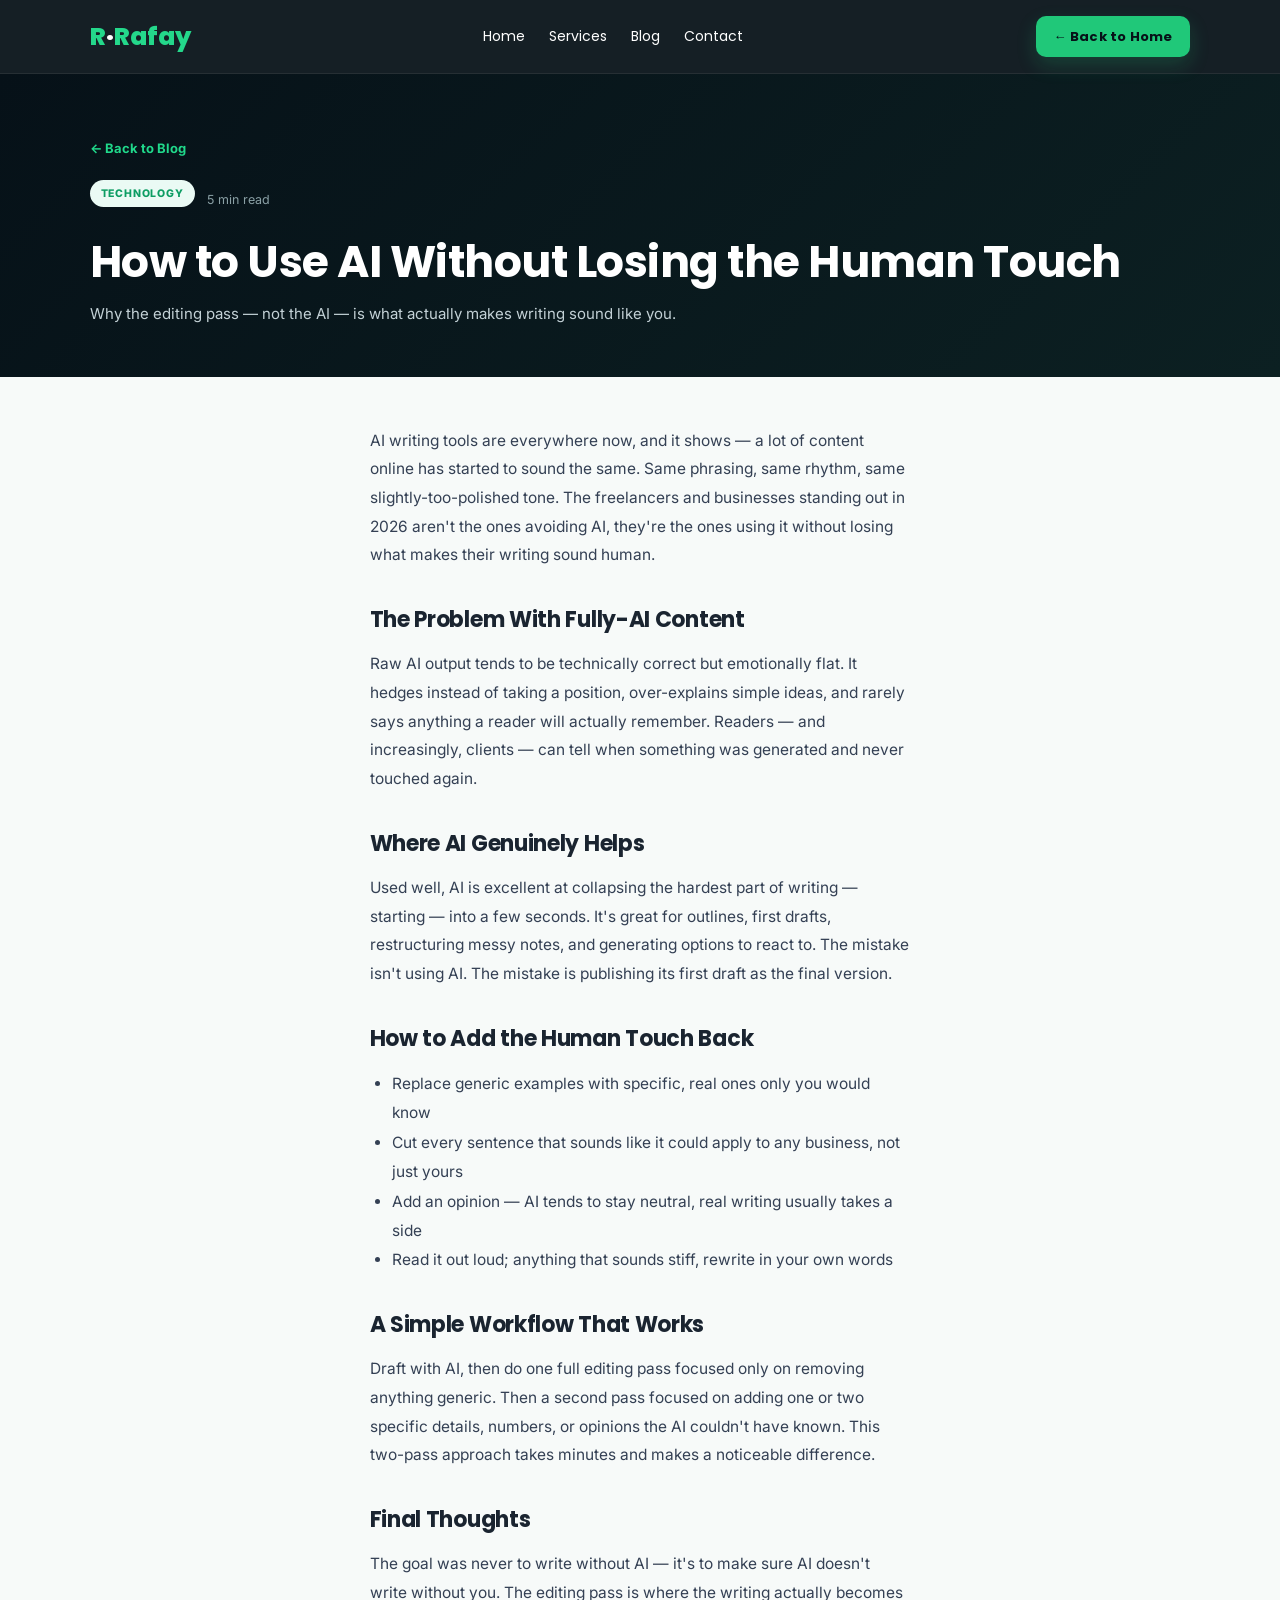
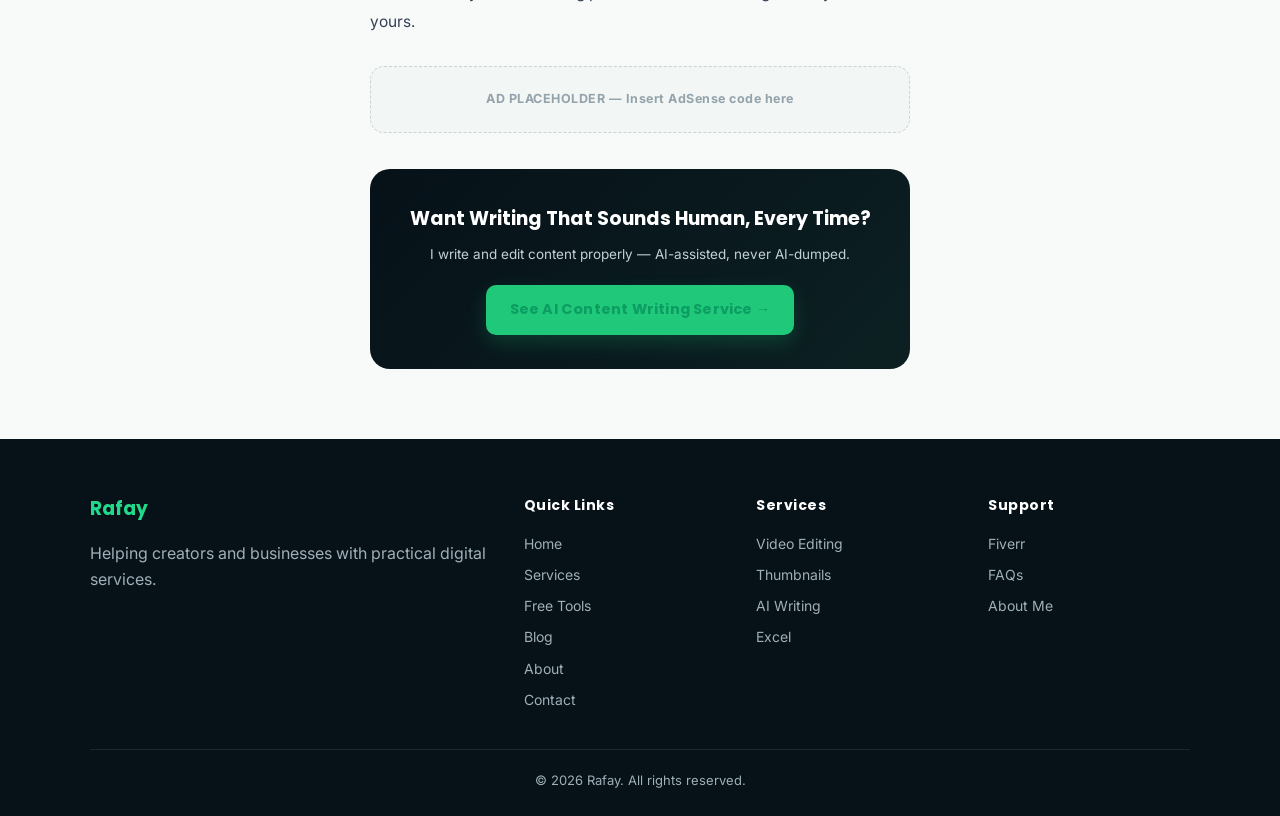
==== blog-ai-human-touch.html @ 6aed8d59 "Create blog-ai-human-touch.html" ====
<!DOCTYPE html>
<html lang="en">
<head>
<title>How to Use AI Without Losing the Human Touch | Rafay Digital Services</title>
<link rel="icon" type="image/png" href="https://i.postimg.cc/XJFWfyG2/logo.png">
<link rel="apple-touch-icon" href="https://i.postimg.cc/XJFWfyG2/logo.png">
<meta property="og:title" content="How to Use AI Without Losing the Human Touch">
<meta property="og:description" content="A practical approach to using AI writing tools without your content sounding generic, robotic, or forgettable.">
<meta property="og:image" content="https://i.postimg.cc/XJFWfyG2/logo.png">
<meta property="og:url" content="https://rafay-website.therafay804.workers.dev/blog-ai-human-touch.html">
<meta name="description" content="A practical approach to using AI writing tools without your content sounding generic, robotic, or forgettable.">
<meta charset="UTF-8">
<meta name="viewport" content="width=device-width, initial-scale=1.0">
<link rel="stylesheet" href="style.css">
<link rel="preconnect" href="https://fonts.googleapis.com">
<link rel="preconnect" href="https://fonts.gstatic.com" crossorigin>
<link href="https://fonts.googleapis.com/css2?family=Inter:wght@400;500;600;700&family=Poppins:wght@500;600;700;800&display=swap" rel="stylesheet">
</head>
<body>
<nav>
  <a href="index.html" class="logo" style="text-decoration:none">R<span>·</span>Rafay</a>
  <div class="navlinks">
    <a href="index.html#home">Home</a><a href="index.html#services">Services</a><a href="index.html#blog">Blog</a><a href="index.html#contact">Contact</a>
  </div>
  <div class="nav-right">
    <a href="index.html" class="btn" style="padding:10px 18px;font-size:13px">← Back to Home</a>
  </div>
</nav>

<header class="article-header">
  <a href="index.html#blog" class="article-back">← Back to Blog</a>
  <div class="article-meta-row"><span class="blog-tag">TECHNOLOGY</span><span style="color:#8aa0a5;font-size:12.5px">5 min read</span></div>
  <h1>How to Use AI Without Losing the Human Touch</h1>
  <p class="article-sub">Why the editing pass — not the AI — is what actually makes writing sound like you.</p>
</header>

<div class="article-body-wrap">

  <p>AI writing tools are everywhere now, and it shows — a lot of content online has started to sound the same. Same phrasing, same rhythm, same slightly-too-polished tone. The freelancers and businesses standing out in 2026 aren't the ones avoiding AI, they're the ones using it without losing what makes their writing sound human.</p>

  <h2>The Problem With Fully-AI Content</h2>
  <p>Raw AI output tends to be technically correct but emotionally flat. It hedges instead of taking a position, over-explains simple ideas, and rarely says anything a reader will actually remember. Readers — and increasingly, clients — can tell when something was generated and never touched again.</p>

  <h2>Where AI Genuinely Helps</h2>
  <p>Used well, AI is excellent at collapsing the hardest part of writing — starting — into a few seconds. It's great for outlines, first drafts, restructuring messy notes, and generating options to react to. The mistake isn't using AI. The mistake is publishing its first draft as the final version.</p>

  <h2>How to Add the Human Touch Back</h2>
  <ul>
    <li>Replace generic examples with specific, real ones only you would know</li>
    <li>Cut every sentence that sounds like it could apply to any business, not just yours</li>
    <li>Add an opinion — AI tends to stay neutral, real writing usually takes a side</li>
    <li>Read it out loud; anything that sounds stiff, rewrite in your own words</li>
  </ul>

  <h2>A Simple Workflow That Works</h2>
  <p>Draft with AI, then do one full editing pass focused only on removing anything generic. Then a second pass focused on adding one or two specific details, numbers, or opinions the AI couldn't have known. This two-pass approach takes minutes and makes a noticeable difference.</p>

  <h2>Final Thoughts</h2>
  <p>The goal was never to write without AI — it's to make sure AI doesn't write without you. The editing pass is where the writing actually becomes yours.</p>


  <div class="ad-placeholder">AD PLACEHOLDER — Insert AdSense code here</div>

  <div class="article-cta">
    <h3>Want Writing That Sounds Human, Every Time?</h3>
    <p>I write and edit content properly — AI-assisted, never AI-dumped.</p>
    <a class="btn" href="index.html#services">See AI Content Writing Service →</a>
  </div>
</div>

<footer>
  <div><h3 class="green">Rafay</h3><p>Helping creators and businesses with practical digital services.</p></div>
  <div><h4>Quick Links</h4><a href="index.html#home">Home</a><a href="index.html#services">Services</a><a href="index.html#tools">Free Tools</a><a href="index.html#blog">Blog</a><a href="index.html#about">About</a><a href="index.html#contact">Contact</a></div>
  <div><h4>Services</h4><a href="index.html#services">Video Editing</a><a href="index.html#services">Thumbnails</a><a href="index.html#services">AI Writing</a><a href="index.html#services">Excel</a></div>
  <div><h4>Support</h4><a href="index.html#contact">Fiverr</a><a href="index.html#services">FAQs</a><a href="index.html#about">About Me</a></div>
  <div class="copy">© 2026 Rafay. All rights reserved.</div>
</footer>
</body>
</html>
---- style.css ----
*{box-sizing:border-box;margin:0;padding:0}
html{scroll-behavior:smooth}
body{font-family:'Inter',Arial,Helvetica,sans-serif;background:#f7faf9;color:#1a2430;line-height:1.65;-webkit-font-smoothing:antialiased}
h1,h2,h3,h4,.logo,.btn,.navlinks a,.nav-search input,.details-btn{font-family:'Poppins',sans-serif}
a:focus-visible,button:focus-visible,input:focus-visible{outline:2px solid #20d98b;outline-offset:2px}
a{text-decoration:none;color:inherit}
nav{position:sticky;top:0;z-index:50;background:rgba(7,17,24,.94);backdrop-filter:blur(10px);color:white;padding:16px 7%;display:flex;align-items:center;justify-content:space-between;border-bottom:1px solid #ffffff12}
.logo{font-size:25px;font-weight:800;color:#24d88b}.logo span{color:white}
.navlinks{display:flex;gap:24px;font-size:14px}
.navlinks a:hover{color:#24d88b}
.btn{display:inline-block;background:#20c879;color:#071118;padding:13px 24px;border-radius:10px;font-weight:700;font-size:14.5px;letter-spacing:.2px;border:0;cursor:pointer;box-shadow:0 8px 20px #20c87933;transition:.25s}
.btn:hover{transform:translateY(-2px);filter:brightness(1.05);box-shadow:0 12px 26px #20c87944}
.hero{background:linear-gradient(135deg,#061118,#0c2022);color:white;padding:90px 7%;display:grid;grid-template-columns:1.1fr .9fr;gap:50px;align-items:center}
.badge{display:inline-block;border:1px solid #20c879;color:#20c879;border-radius:30px;padding:7px 16px;font-size:12.5px;font-weight:600;letter-spacing:1.5px;margin-bottom:22px}
.hero-logo{width:58px;height:58px;border-radius:16px;margin-bottom:20px;box-shadow:0 10px 26px #0008;display:block}
h1{font-size:clamp(42px,6vw,72px);line-height:1.08;margin-bottom:20px;letter-spacing:-1px}
.green{color:#20d98b}
.hero p{font-size:15.5px;color:#c3d1d6;max-width:600px;margin-bottom:24px;font-weight:400;line-height:1.6}
.hero-card{border-radius:20px;overflow:hidden;box-shadow:0 25px 80px #0007;line-height:0}
.hero-mockup-img{width:100%;display:block;border-radius:20px}
.hero-highlight{display:none}
.hero-highlight-item{display:none}
.hero-highlight-item:hover{background:#ffffff16;transform:translateX(4px)}
.hh-icon{font-size:20px;width:42px;height:42px;border-radius:12px;background:#ffffff14;display:flex;align-items:center;justify-content:center;flex-shrink:0}
.hero-highlight-item strong{display:block;color:white;font-size:14.5px;font-family:'Poppins',sans-serif;margin-bottom:2px}
.hero-highlight-item small{color:#9fb0b6;font-size:12px}
.avatar{border-radius:50%;background:linear-gradient(145deg,#20d98b,#0b5f4b);display:flex;align-items:center;justify-content:center;font-weight:900;color:white;border:6px solid #ffffff22}
section{padding:60px 7%}
.section-title{text-align:center;margin-bottom:36px}
.section-title small{color:#12a96b;font-weight:700;letter-spacing:2.2px;font-size:11.5px}
.section-title h2{font-size:27px;margin-top:8px;font-weight:700;letter-spacing:-.4px}
.grid{display:grid;grid-template-columns:repeat(5,1fr);gap:18px}
.card{background:white;border:1px solid #e3ebe7;border-radius:16px;padding:20px 18px;box-shadow:0 4px 16px #0a2b2008;transition:.25s}
.card:hover{transform:translateY(-6px);box-shadow:0 18px 40px #0a2b2018;border-color:#c9ede0}
.icon{font-size:19px;margin-bottom:13px;width:42px;height:42px;display:flex;align-items:center;justify-content:center;background:#eafaf4;border-radius:12px}
.card h3{font-size:15.5px;margin-bottom:6px;font-weight:700;letter-spacing:-.1px}
.card p{font-size:12.5px;color:#5b6b76;margin-bottom:14px;line-height:1.55}
.card .mini{color:#0c9d63;font-weight:800;font-size:11.5px}
.stats{background:#071118;color:white;display:grid;grid-template-columns:repeat(4,1fr);gap:14px;text-align:center;border-radius:18px;margin:0 7%;padding:22px}
.stat strong{font-size:23px;color:#20d98b;display:block}
.stat span{font-size:11.5px}
.about{display:grid;grid-template-columns:.8fr 1.2fr;gap:50px;align-items:center}
.about-box{background:linear-gradient(145deg,#071118,#12342f);border-radius:25px;min-height:310px;display:flex;align-items:center;justify-content:center;color:white}
.about h2{font-size:27px;margin:6px 0 12px}
.about p{color:#667085;margin-bottom:12px;font-size:13.5px;line-height:1.65}
.checks{display:grid;grid-template-columns:1fr 1fr;gap:8px;margin-bottom:18px;font-size:13px}
.checks span{font-weight:700}.checks span:before{content:"✓";color:#10b981;margin-right:8px}
.cta{text-align:center;background:#0a191f;color:white;border-radius:22px;padding:36px 20px}
.cta p{color:#b9c6ca;margin:10px auto 25px}
.cta-buttons{display:flex;justify-content:center;gap:12px;flex-wrap:wrap}
.email-link{display:inline-block;margin-top:18px;color:#9fb0b6;font-size:13.5px;font-weight:600;text-decoration:none}
.email-link:hover{color:#20d98b}
footer{background:#061118;color:#9fb0b6;padding:55px 7% 25px;display:grid;grid-template-columns:2fr 1fr 1fr 1fr;gap:30px}
footer h3,footer h4{color:white;margin-bottom:15px}
footer h4{font-size:14px;letter-spacing:.5px}
footer a{display:block;margin:8px 0;font-size:14px;transition:.2s}
footer a:hover{color:#20d98b}
.copy{grid-column:1/-1;border-top:1px solid #ffffff15;padding-top:20px;font-size:13px;text-align:center}
.chat-toggle{position:fixed;right:22px;bottom:22px;width:62px;height:62px;border-radius:50%;border:0;background:#20d98b;color:#061118;font-size:25px;font-weight:900;box-shadow:0 10px 30px #0004;z-index:100;cursor:pointer}
.chatbox{position:fixed;right:22px;bottom:95px;width:340px;max-width:calc(100vw - 30px);background:white;border-radius:20px;box-shadow:0 20px 60px #0003;overflow:hidden;display:none;z-index:99}
.chathead{background:#071118;color:white;padding:16px;font-weight:800;display:flex;justify-content:space-between}
.chatmessages{height:300px;overflow:auto;padding:15px;background:#f6f8f7}
.msg{padding:10px 12px;border-radius:14px;margin:8px 0;max-width:85%;font-size:14px}
.bot{background:white}.user{background:#20d98b;margin-left:auto}
.chatinput{display:flex;padding:10px;border-top:1px solid #ddd}
.chatinput input{flex:1;border:0;outline:0;padding:10px}
.chatinput button{border:0;background:#20d98b;border-radius:10px;padding:0 15px;font-weight:800}
@media(max-width:950px){.grid{grid-template-columns:repeat(2,1fr)}.hero{grid-template-columns:1fr}.stats{grid-template-columns:repeat(2,1fr)}.about{grid-template-columns:1fr}footer{grid-template-columns:1fr 1fr}}
@media(max-width:600px){.navlinks{display:none}.hero{padding:32px 6% 40px;gap:24px}.hero-logo{width:44px;height:44px;margin-bottom:12px}.badge{margin-bottom:14px;padding:6px 13px;font-size:11px}.hero p{margin-bottom:20px;font-size:15px}section{padding:42px 6%}.grid{grid-template-columns:1fr;gap:14px}.stats{margin:0 6%;grid-template-columns:1fr 1fr;padding:20px 10px}footer{grid-template-columns:1fr}.about h2{font-size:28px}}
.main-title {
  font-family: 'Poppins', sans-serif;
  font-size: clamp(2.5rem, 7vw, 5rem);
  font-weight: 800;
  letter-spacing: -1px;
  margin-bottom: 15px;
}

.main-title span {
  font-weight: 700;
}
.card{display:flex;flex-direction:column}
.card .mini{margin-bottom:10px}
.details-btn{display:inline-block;background:transparent;border:1.5px solid #20c879;color:#0c9d63;font-weight:800;font-size:11.5px;padding:8px 14px;border-radius:8px;cursor:pointer;margin-top:auto;width:100%}
.details-btn:hover{background:#20c879;color:#071118}
.modal-overlay{display:none;position:fixed;inset:0;background:rgba(6,17,24,.75);z-index:200;align-items:center;justify-content:center;padding:20px}
.modal-overlay.active{display:flex}
.modal-box{background:white;border-radius:20px;max-width:480px;width:100%;max-height:85vh;overflow-y:auto;padding:32px;position:relative;box-shadow:0 30px 80px #0006}
.modal-close{position:absolute;top:16px;right:16px;background:#f1f5f3;border:0;width:34px;height:34px;border-radius:50%;font-size:18px;cursor:pointer;font-weight:800;line-height:1}
.modal-icon{font-size:40px;margin-bottom:12px}
.modal-box h3{font-size:23px;margin-bottom:6px}
.modal-box .modal-sub{color:#667085;font-size:14px;margin-bottom:18px}
.modal-box ul{margin:0;padding-left:0;list-style:none}
.modal-box ul li{padding:9px 0;border-bottom:1px solid #eef2f0;font-size:14px;color:#344054}
.modal-box ul li:before{content:"✓";color:#12a96b;font-weight:900;margin-right:10px}
.modal-cta{display:block;text-align:center;margin-top:22px}
.nav-search{position:relative;display:flex;align-items:center;margin-right:4px}
.nav-search input{background:#0f2530;border:1px solid #1e4a46;color:white;padding:10px 14px 10px 36px;border-radius:20px;font-size:13px;width:170px;outline:0;transition:.25s}
.nav-search input::placeholder{color:#8aa0a5}
.nav-search input:focus{border-color:#20c879;width:210px}
.nav-search .search-icon{position:absolute;left:12px;font-size:14px;pointer-events:none;opacity:.8}
.search-msg{position:fixed;top:78px;right:7%;background:#0a191f;color:#fff;padding:10px 16px;border-radius:10px;font-size:13px;font-weight:700;box-shadow:0 10px 30px #0004;z-index:150;display:none}
.search-msg.show{display:block}
@keyframes cardPulse{0%{box-shadow:0 0 0 0 #20d98b99}70%{box-shadow:0 0 0 14px #20d98b00}100%{box-shadow:0 0 0 0 #20d98b00}}
.card.highlighted{border-color:#20d98b;animation:cardPulse 1.2s ease-out 2}
@media(max-width:600px){.nav-search input{width:120px}.nav-search input:focus{width:150px}}

.nav-right{display:flex;align-items:center;gap:16px}
.hamburger{background:none;border:0;color:#20d98b;font-size:24px;cursor:pointer;line-height:1;padding:4px}

.menu-overlay{display:none;position:fixed;inset:0;background:rgba(4,10,14,.6);z-index:290}
.menu-overlay.active{display:block}
.mobile-menu{position:fixed;top:0;right:0;width:100%;max-width:320px;height:100%;background:#071118;z-index:300;transform:translateX(100%);transition:transform .3s ease;display:flex;flex-direction:column;padding-bottom:24px;overflow-y:auto;box-shadow:-10px 0 50px #0007}
.mobile-menu.active{transform:translateX(0)}
.mobile-menu-head{display:flex;justify-content:space-between;align-items:center;padding:18px 24px 22px;border-bottom:1px solid #ffffff14;margin-bottom:6px}
.mobile-menu-close{background:none;border:0;color:white;font-size:20px;cursor:pointer}
.mobile-menu a{color:white;font-weight:700;font-size:14.5px;letter-spacing:1.2px;padding:19px 24px;border-bottom:1px solid #ffffff0d;font-family:'Poppins',sans-serif}
.mobile-menu a:active,.mobile-menu a:hover{color:#20d98b}
.mobile-login-btn{margin:22px 24px 0;background:#20c879;color:#071118;border:0;padding:14px;border-radius:10px;font-weight:800;font-size:14px;cursor:pointer;font-family:'Poppins',sans-serif}

.mobile-menu-toggle{width:100%;text-align:left;background:none;border:0;color:white;font-weight:700;font-size:14.5px;letter-spacing:1.2px;padding:19px 24px;border-bottom:1px solid #ffffff0d;font-family:'Poppins',sans-serif;display:flex;justify-content:space-between;align-items:center;cursor:pointer}
.mobile-menu-toggle:hover{color:#20d98b}
.mobile-menu-toggle .chevron{transition:.25s;font-size:12px;color:#20d98b}
.mobile-menu-toggle.open .chevron{transform:rotate(180deg)}
.mobile-submenu{display:none;flex-direction:column;background:#0a1a20}
.mobile-submenu.open{display:flex}
.mobile-submenu a{padding:14px 24px 14px 40px;font-size:12.5px;color:#c3d1d6;border-bottom:1px solid #ffffff08;font-family:'Inter',sans-serif;font-weight:500;letter-spacing:0;line-height:1.4}
.mobile-submenu a:hover{color:#20d98b}

.portfolio-placeholder{text-align:center;border:2px dashed #d3e2db;border-radius:16px;padding:40px 20px;color:#7a8a92;background:#fbfdfc}
.portfolio-icon{font-size:36px;margin-bottom:14px}
.portfolio-placeholder p{font-size:14.5px;line-height:1.7}

.login-form{display:flex;flex-direction:column;margin-top:6px}
.login-form label{font-size:12.5px;font-weight:700;color:#344054;margin:10px 0 5px}
.login-form input{border:1px solid #dde5e1;border-radius:9px;padding:12px 13px;font-size:14px;outline:0;font-family:'Inter',sans-serif;background:#fafcfb}
.login-form input:focus{border-color:#20c879;background:white}
.login-note{font-size:13px;font-weight:700;margin-top:12px;text-align:center;display:none}
.login-note.show{display:block}

.card.highlighted,.tool-card.highlighted{border-color:#20d98b;animation:cardPulse 1.2s ease-out 2}

.tools-intro{text-align:center;color:#5b6b76;font-size:15px;margin:-30px auto 40px;max-width:560px}
.tool-card{background:white;border:1px solid #e3ebe7;border-radius:16px;padding:22px 20px;margin-bottom:18px;box-shadow:0 4px 16px #0a2b2008;scroll-margin-top:90px}
.tool-card-head h3{font-size:16px;margin-bottom:5px;font-weight:700}
.tool-card-head p{color:#5b6b76;font-size:12.5px;margin-bottom:16px}
.tag-new{background:#20d98b;color:#071118;font-size:10px;font-weight:800;padding:3px 9px;border-radius:20px;margin-left:6px;vertical-align:middle;letter-spacing:.5px}
.upload-zone{display:flex;align-items:center;justify-content:center;border:2px dashed #c9ede0;border-radius:14px;padding:34px 16px;text-align:center;cursor:pointer;color:#0c9d63;font-weight:700;font-size:14px;background:#f9fdfb;transition:.2s}
.upload-zone:hover{background:#eefaf5;border-color:#20c879}
.yt-preview-grid{display:none;grid-template-columns:1fr 1fr;gap:20px;margin-top:24px}
.yt-mock-block{background:#f7faf9;border-radius:14px;padding:16px}
.yt-mock-label{display:block;font-size:11px;font-weight:800;color:#8a97a0;letter-spacing:1px;margin-bottom:12px;text-transform:uppercase}
.yt-mock-row{display:flex;gap:10px;align-items:flex-start}
.yt-thumb-row{width:120px;height:68px;border-radius:8px;overflow:hidden;background:#dde5e1;flex-shrink:0}
.yt-thumb-row img,.yt-thumb-grid img{width:100%;height:100%;object-fit:cover;display:block}
.yt-info .yt-title,.yt-info-grid .yt-title{font-size:12.5px;font-weight:700;color:#1a2430;line-height:1.35;margin-bottom:4px}
.yt-info .yt-meta,.yt-info-grid .yt-meta{font-size:11px;color:#6b7a82}
.yt-thumb-grid{width:100%;aspect-ratio:16/9;border-radius:10px;overflow:hidden;background:#dde5e1;margin-bottom:10px}
.yt-info-grid{display:flex;gap:8px;align-items:flex-start}
.yt-avatar{width:26px;height:26px;border-radius:50%;background:#20d98b;color:#071118;font-size:11px;font-weight:900;display:flex;align-items:center;justify-content:center;flex-shrink:0}
.tool-note{font-size:13px;color:#5b6b76;margin-top:22px}
.tool-note a{color:#0c9d63;font-weight:700}

.wc-textarea{width:100%;min-height:140px;border:1px solid #dde5e1;border-radius:12px;padding:16px;font-size:14px;font-family:'Inter',sans-serif;outline:0;resize:vertical}
.wc-textarea:focus{border-color:#20c879}
.wc-stats{display:grid;grid-template-columns:repeat(4,1fr);gap:14px;margin-top:18px}
.wc-stat{background:#f7faf9;border-radius:12px;padding:16px 10px;text-align:center}
.wc-stat strong{display:block;font-size:22px;color:#0c9d63;font-family:'Poppins',sans-serif}
.wc-stat span{font-size:11.5px;color:#6b7a82}

.ai-tools-list{display:flex;flex-direction:column;gap:14px;max-width:680px;margin:0 auto}
.ai-tool-card{display:flex;align-items:center;gap:13px;background:white;border:1px solid #e3ebe7;border-radius:14px;padding:14px 16px;transition:.2s}
.ai-tool-card:hover{border-color:#c9ede0;box-shadow:0 8px 24px #0a2b2010}
.ai-tool-icon{width:38px;height:38px;border-radius:10px;background:#eafaf4;color:#0c9d63;display:flex;align-items:center;justify-content:center;font-weight:800;font-size:11px;flex-shrink:0;font-family:'Poppins',sans-serif}
.ai-tool-info{flex:1}
.ai-tool-info h4{font-size:13.5px;margin-bottom:2px;font-weight:700}
.ai-tool-info p{font-size:11.5px;color:#5b6b76}
.ai-tool-link{color:#0c9d63;font-weight:800;font-size:13px;white-space:nowrap}
.ai-tools-cta{text-align:center;background:linear-gradient(135deg,#061118,#0c2022);color:white;border-radius:20px;padding:40px 24px;margin-top:34px}
.ai-tools-cta h3{font-size:22px;margin-bottom:8px}
.ai-tools-cta p{color:#c3d1d6;margin-bottom:20px;max-width:460px;margin-left:auto;margin-right:auto}

.tool-link-btn{background:transparent;border:1.5px solid #0c9d63;color:#0c9d63;margin-top:8px}
.tool-link-btn:hover{background:#0c9d63;color:white}

@media(max-width:700px){.yt-preview-grid{grid-template-columns:1fr}.wc-stats{grid-template-columns:1fr 1fr}}
@media(max-width:600px){.ai-tool-card{flex-wrap:wrap}.ai-tool-link{width:100%;text-align:right}}

.blog-card{cursor:pointer}
.blog-tag{display:inline-block;background:#eafaf4;color:#0c9d63;font-size:10.5px;font-weight:800;letter-spacing:.8px;padding:5px 11px;border-radius:20px;margin-bottom:14px;width:fit-content}
.blog-card h3{font-size:17px}
.blog-read{margin-top:auto;color:#0c9d63;font-weight:800;font-size:13.5px}
.blog-modal-box{max-width:580px}
.blog-modal-box h3{font-size:22px;margin:6px 0 4px}
.blog-body p{font-size:14.5px;line-height:1.8;color:#3a4b54;margin-bottom:14px}
.blog-body ul{margin:0 0 14px 20px;color:#3a4b54;font-size:14.5px;line-height:1.9}
.blog-body a{color:#0c9d63;font-weight:700}

/* ===== Quote Modal ===== */
.quote-notice{background:#fff8e6;border:1px solid #f0d78c;color:#7a5b00;font-size:12.5px;padding:13px 15px;border-radius:10px;margin:16px 0 4px;line-height:1.65}
button.mini{background:none;border:0;cursor:pointer;font:inherit;font-family:'Inter',sans-serif}
.quote-modal-box select{border:1px solid #dde5e1;border-radius:9px;padding:12px 13px;font-size:14px;outline:0;font-family:'Inter',sans-serif;background:#fafcfb;color:#1a2430}
.quote-modal-box select:focus{border-color:#20c879;background:white}

/* ===== Order Process & Payment Section ===== */
.process-grid{display:grid;grid-template-columns:repeat(4,1fr);gap:20px;margin-bottom:44px}
.process-step{background:white;border:1px solid #e3ebe7;border-radius:14px;padding:18px 14px;text-align:center;position:relative}
.process-num{width:34px;height:34px;border-radius:50%;background:#eafaf4;color:#0c9d63;font-weight:800;font-family:'Poppins',sans-serif;display:flex;align-items:center;justify-content:center;margin:0 auto 14px;font-size:14px}
.process-step h4{font-size:14.5px;margin-bottom:6px;font-weight:700}
.process-step p{font-size:12.5px;color:#6b7a82;line-height:1.5}
.payment-box{background:linear-gradient(135deg,#061118,#0c2022);border-radius:18px;padding:26px 22px;color:white;text-align:center}
.payment-box h3{font-size:20px;margin-bottom:8px}
.payment-box p{color:#c3d1d6;font-size:13.5px;margin-bottom:22px;max-width:440px;margin-left:auto;margin-right:auto}
.payment-methods{display:flex;justify-content:center;gap:14px;flex-wrap:wrap;margin-bottom:18px}
.payment-pill{background:#ffffff10;border:1px solid #ffffff22;border-radius:12px;padding:12px 20px;font-size:13.5px;font-weight:700;display:flex;align-items:center;gap:8px}
.payment-note{font-size:12px;color:#8aa0a5}
@media(max-width:700px){.process-grid{grid-template-columns:1fr 1fr}}

/* ===== Scroll Reveal ===== */
.reveal{opacity:0;transform:translateY(24px);transition:opacity .6s ease,transform .6s ease}
.reveal.visible{opacity:1;transform:translateY(0)}

/* ===== Hero animated gradient (lively touch) ===== */
.hero{background:linear-gradient(120deg,#061118,#0c2022,#07231d,#0c2022);background-size:300% 300%;animation:gradientShift 14s ease infinite}
@keyframes gradientShift{0%{background-position:0% 50%}50%{background-position:100% 50%}100%{background-position:0% 50%}}

/* ===== Article / Blog page ===== */
.article-header{background:linear-gradient(135deg,#061118,#0c2022);color:white;padding:60px 7% 50px}
.article-back{color:#20d98b;font-size:13px;font-weight:700;text-decoration:none;display:inline-block;margin-bottom:20px}
.article-meta-row{display:flex;align-items:center;gap:12px;margin-bottom:16px}
.article-header h1{font-size:clamp(28px,5vw,44px);line-height:1.15;letter-spacing:-.5px;margin-bottom:14px;font-family:'Poppins',sans-serif}
.article-header .article-sub{color:#c3d1d6;font-size:15px}
.article-body-wrap{max-width:720px;margin:0 auto;padding:50px 7% 70px}
.article-body-wrap h2{font-size:22px;margin:32px 0 12px;font-weight:700;letter-spacing:-.3px}
.article-body-wrap p{font-size:15.5px;line-height:1.85;color:#344054;margin-bottom:16px}
.article-body-wrap ul{margin:0 0 16px 22px;color:#344054;font-size:15.5px;line-height:1.9}
.article-body-wrap a{color:#0c9d63;font-weight:700}
.ad-placeholder{background:#f2f6f4;border:1.5px dashed #c9d5d0;border-radius:14px;padding:22px;text-align:center;color:#94a3ab;font-size:12.5px;font-weight:700;letter-spacing:.5px;margin:30px 0}
.article-cta{background:linear-gradient(135deg,#061118,#0c2022);color:white;border-radius:20px;padding:34px 24px;text-align:center;margin-top:36px}
.article-cta h3{font-size:19px;margin-bottom:8px}
.article-cta p{color:#c3d1d6;font-size:13.5px;margin-bottom:18px}

/* ===== Auth / Account ===== */
.auth-switch{text-align:center;font-size:12.5px;color:#5b6b76;margin-top:14px}
.auth-switch a{color:#0c9d63;font-weight:700;cursor:pointer}
.account-orders{margin-top:20px;text-align:left}
.account-orders h4{font-size:13.5px;font-weight:700;margin-bottom:10px;color:#344054}
.no-orders{font-size:13px;color:#8a97a0;text-align:center;padding:20px 0}
.order-item{background:#f7faf9;border-radius:12px;padding:14px 16px;margin-bottom:10px}
.order-item-top{display:flex;justify-content:space-between;align-items:center;margin-bottom:6px}
.order-item-top strong{font-size:13.5px}
.order-status{background:#eafaf4;color:#0c9d63;font-size:10.5px;font-weight:800;padding:3px 9px;border-radius:20px}
.order-item p{font-size:12.5px;color:#5b6b76;margin-bottom:4px}
.order-item small{font-size:11px;color:#a0adb3}

/* ===== Star Rating ===== */
.star-rating{display:flex;justify-content:center;gap:8px;margin:18px 0 6px;font-size:34px;line-height:1}
.star-rating span{color:#dde5e1;cursor:pointer;transition:.15s}
.star-rating span.active{color:#f5b301}
.star-rating span:hover{transform:scale(1.15)}

/* ===== Hero Dashboard Visual (original, no third-party logos) ===== */
.hero-dash-head{display:flex;align-items:center;gap:8px;font-size:12px;font-weight:700;color:#c3d1d6;margin-bottom:14px;letter-spacing:.3px}
.live-dot{width:8px;height:8px;border-radius:50%;background:#20d98b;animation:livePulse 2s infinite}
@keyframes livePulse{0%{box-shadow:0 0 0 0 #20d98b66}70%{box-shadow:0 0 0 8px #20d98b00}100%{box-shadow:0 0 0 0 #20d98b00}}
.hero-dash-chart{display:flex;align-items:flex-end;gap:6px;height:56px;background:#ffffff08;border-radius:12px;padding:10px;margin-bottom:8px}
.chart-bar{flex:1;background:linear-gradient(180deg,#20d98b,#0c9d63);border-radius:4px 4px 0 0;min-height:6px}
.hero-dash-caption{font-size:11px;color:#8aa0a5;margin-bottom:16px;text-align:center}
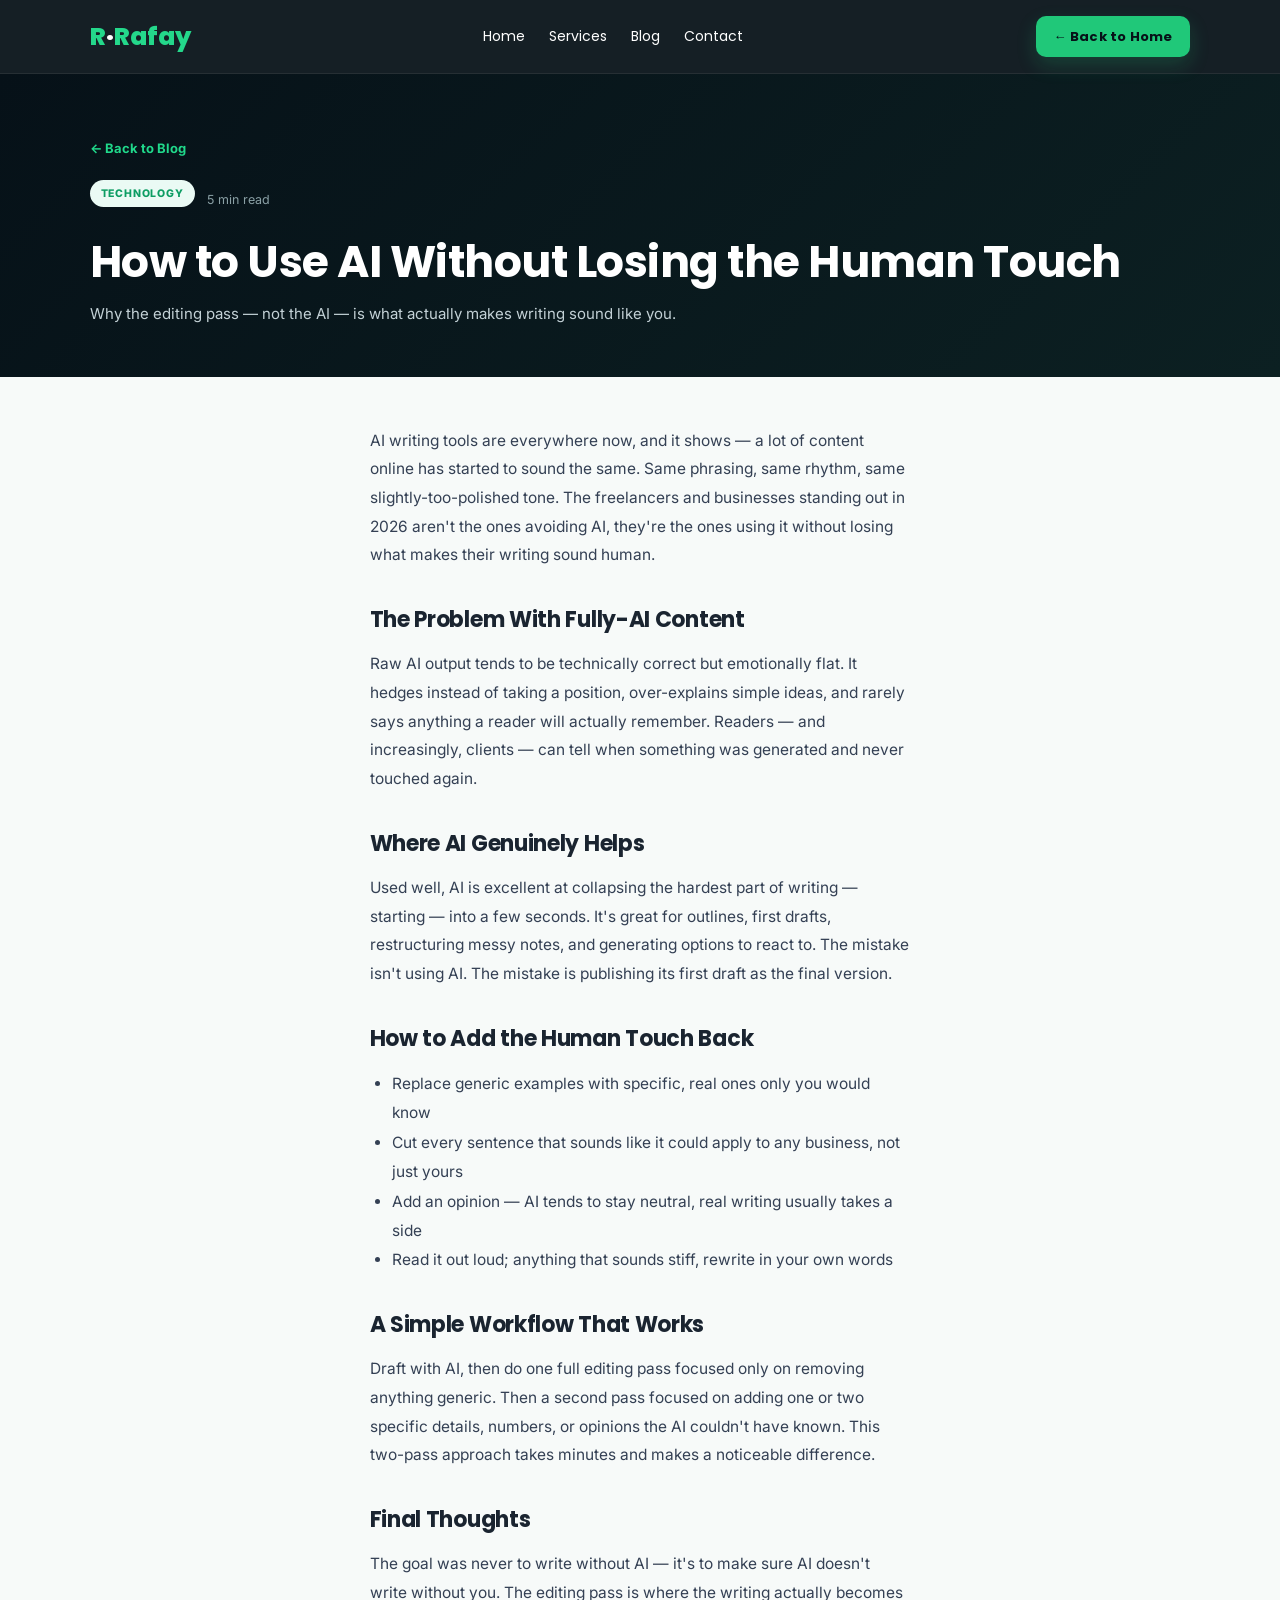
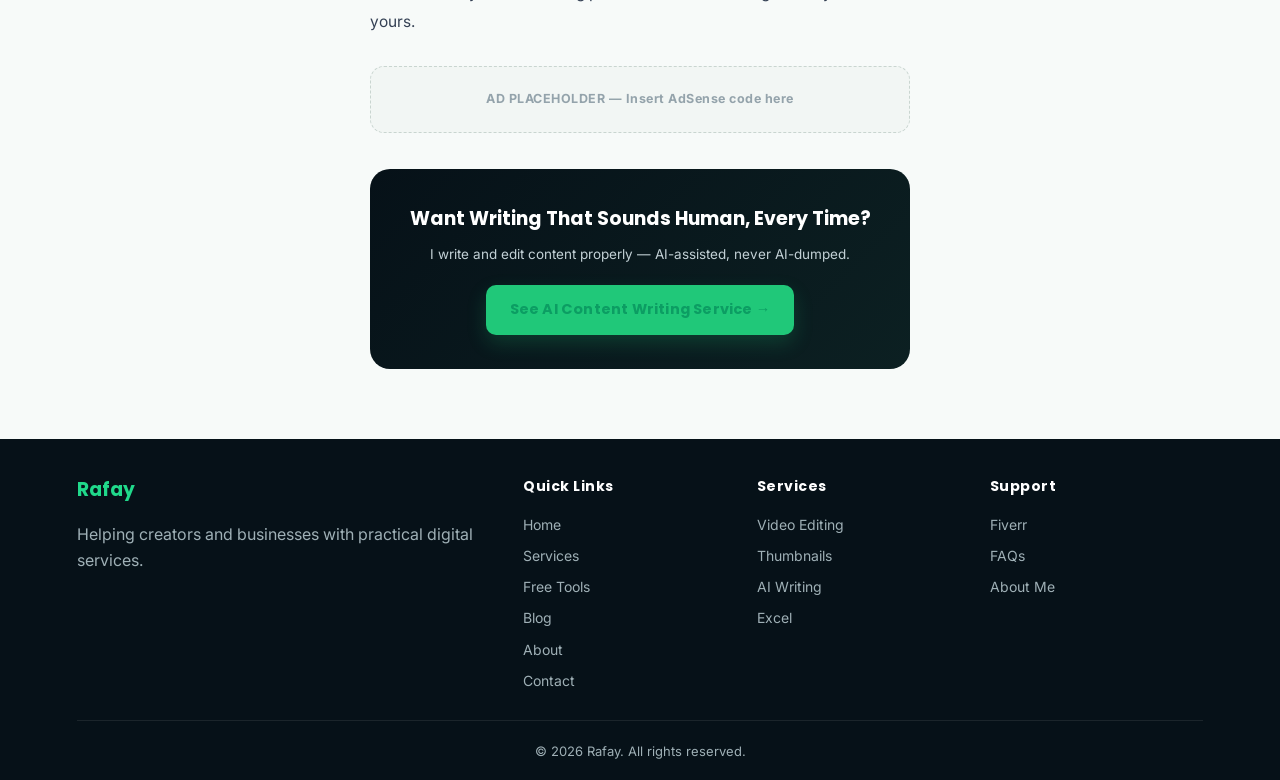
==== commit f5ec1218: "Create blog-ai-human-touch.html" ====
--- a/blog-ai-human-touch.html
+++ b/blog-ai-human-touch.html
@@ -15,6 +15,20 @@
 <link rel="preconnect" href="https://fonts.googleapis.com">
 <link rel="preconnect" href="https://fonts.gstatic.com" crossorigin>
 <link href="https://fonts.googleapis.com/css2?family=Inter:wght@400;500;600;700&family=Poppins:wght@500;600;700;800&display=swap" rel="stylesheet">
+<link rel="canonical" href="https://rafay-website.therafay804.workers.dev/blog-ai-human-touch.html">
+<meta name="robots" content="index, follow">
+<script type="application/ld+json">
+{
+  "@context": "https://schema.org",
+  "@type": "Article",
+  "headline": "How to Use AI Without Losing the Human Touch",
+  "description": "A practical approach to using AI writing tools without your content sounding generic, robotic, or forgettable.",
+  "image": "https://i.postimg.cc/XJFWfyG2/logo.png",
+  "author": {"@type": "Person", "name": "Rafay"},
+  "publisher": {"@type": "Organization", "name": "Rafay Digital Services", "logo": {"@type": "ImageObject", "url": "https://i.postimg.cc/XJFWfyG2/logo.png"}},
+  "mainEntityOfPage": {"@type": "WebPage", "@id": "https://rafay-website.therafay804.workers.dev/blog-ai-human-touch.html"}
+}
+</script>
 </head>
 <body>
 <nav>
@@ -77,3 +91,4 @@
 </footer>
 </body>
 </html>
+
--- a/style.css
+++ b/style.css
@@ -13,44 +13,44 @@
 .hero{background:linear-gradient(135deg,#061118,#0c2022);color:white;padding:90px 7%;display:grid;grid-template-columns:1.1fr .9fr;gap:50px;align-items:center}
 .badge{display:inline-block;border:1px solid #20c879;color:#20c879;border-radius:30px;padding:7px 16px;font-size:12.5px;font-weight:600;letter-spacing:1.5px;margin-bottom:22px}
 .hero-logo{width:58px;height:58px;border-radius:16px;margin-bottom:20px;box-shadow:0 10px 26px #0008;display:block}
-h1{font-size:clamp(42px,6vw,72px);line-height:1.08;margin-bottom:20px;letter-spacing:-1px}
+h1{font-size:clamp(32px,5vw,52px);line-height:1.1;margin-bottom:14px;letter-spacing:-.8px}
 .green{color:#20d98b}
 .hero p{font-size:15.5px;color:#c3d1d6;max-width:600px;margin-bottom:24px;font-weight:400;line-height:1.6}
-.hero-card{border-radius:20px;overflow:hidden;box-shadow:0 25px 80px #0007;line-height:0}
-.hero-mockup-img{width:100%;display:block;border-radius:20px}
-.hero-highlight{display:none}
-.hero-highlight-item{display:none}
+.hero-top-banner{grid-column:1/-1;width:100%;max-height:200px;object-fit:cover;object-position:top;border-radius:14px;margin-bottom:6px;display:block;box-shadow:0 16px 40px #0006}
+.hero-card{border:1px solid #1e4a46;border-radius:22px;padding:22px;background:radial-gradient(circle at 30% 15%,#0b7359,#0b2027 75%);box-shadow:0 25px 80px #0007}
+.hero-highlight{display:flex;flex-direction:column;gap:10px}
+.hero-highlight-item{display:flex;align-items:center;gap:12px;background:#ffffff0d;border:1px solid #ffffff16;border-radius:12px;padding:11px 14px;transition:.2s}
 .hero-highlight-item:hover{background:#ffffff16;transform:translateX(4px)}
 .hh-icon{font-size:20px;width:42px;height:42px;border-radius:12px;background:#ffffff14;display:flex;align-items:center;justify-content:center;flex-shrink:0}
 .hero-highlight-item strong{display:block;color:white;font-size:14.5px;font-family:'Poppins',sans-serif;margin-bottom:2px}
 .hero-highlight-item small{color:#9fb0b6;font-size:12px}
 .avatar{border-radius:50%;background:linear-gradient(145deg,#20d98b,#0b5f4b);display:flex;align-items:center;justify-content:center;font-weight:900;color:white;border:6px solid #ffffff22}
-section{padding:60px 7%}
-.section-title{text-align:center;margin-bottom:36px}
-.section-title small{color:#12a96b;font-weight:700;letter-spacing:2.2px;font-size:11.5px}
-.section-title h2{font-size:27px;margin-top:8px;font-weight:700;letter-spacing:-.4px}
-.grid{display:grid;grid-template-columns:repeat(5,1fr);gap:18px}
-.card{background:white;border:1px solid #e3ebe7;border-radius:16px;padding:20px 18px;box-shadow:0 4px 16px #0a2b2008;transition:.25s}
+section{padding:32px 5%}
+.section-title{text-align:center;margin-bottom:20px}
+.section-title small{color:#12a96b;font-weight:700;letter-spacing:1.8px;font-size:10.5px}
+.section-title h2{font-size:19px;margin-top:5px;font-weight:700;letter-spacing:-.2px}
+.grid{display:grid;grid-template-columns:repeat(5,1fr);gap:10px}
+.card{background:white;border:1px solid #e3ebe7;border-radius:12px;padding:12px 11px;box-shadow:0 4px 16px #0a2b2008;transition:.25s}
 .card:hover{transform:translateY(-6px);box-shadow:0 18px 40px #0a2b2018;border-color:#c9ede0}
-.icon{font-size:19px;margin-bottom:13px;width:42px;height:42px;display:flex;align-items:center;justify-content:center;background:#eafaf4;border-radius:12px}
-.card h3{font-size:15.5px;margin-bottom:6px;font-weight:700;letter-spacing:-.1px}
-.card p{font-size:12.5px;color:#5b6b76;margin-bottom:14px;line-height:1.55}
-.card .mini{color:#0c9d63;font-weight:800;font-size:11.5px}
-.stats{background:#071118;color:white;display:grid;grid-template-columns:repeat(4,1fr);gap:14px;text-align:center;border-radius:18px;margin:0 7%;padding:22px}
-.stat strong{font-size:23px;color:#20d98b;display:block}
-.stat span{font-size:11.5px}
+.icon{font-size:14px;margin-bottom:7px;width:30px;height:30px;display:flex;align-items:center;justify-content:center;background:#eafaf4;border-radius:9px}
+.card h3{font-size:12.5px;margin-bottom:3px;font-weight:700;letter-spacing:-.1px}
+.card p{font-size:10.5px;color:#5b6b76;margin-bottom:8px;line-height:1.45}
+.card .mini{color:#0c9d63;font-weight:800;font-size:10.5px}
+.stats{background:#071118;color:white;display:grid;grid-template-columns:repeat(4,1fr);gap:10px;text-align:center;border-radius:14px;margin:0 6%;padding:16px}
+.stat strong{font-size:19px;color:#20d98b;display:block}
+.stat span{font-size:10px}
 .about{display:grid;grid-template-columns:.8fr 1.2fr;gap:50px;align-items:center}
 .about-box{background:linear-gradient(145deg,#071118,#12342f);border-radius:25px;min-height:310px;display:flex;align-items:center;justify-content:center;color:white}
-.about h2{font-size:27px;margin:6px 0 12px}
-.about p{color:#667085;margin-bottom:12px;font-size:13.5px;line-height:1.65}
-.checks{display:grid;grid-template-columns:1fr 1fr;gap:8px;margin-bottom:18px;font-size:13px}
+.about h2{font-size:22px;margin:4px 0 8px}
+.about p{color:#667085;margin-bottom:9px;font-size:12.5px;line-height:1.6}
+.checks{display:grid;grid-template-columns:1fr 1fr;gap:6px;margin-bottom:14px;font-size:11.5px}
 .checks span{font-weight:700}.checks span:before{content:"✓";color:#10b981;margin-right:8px}
-.cta{text-align:center;background:#0a191f;color:white;border-radius:22px;padding:36px 20px}
-.cta p{color:#b9c6ca;margin:10px auto 25px}
+.cta{text-align:center;background:#0a191f;color:white;border-radius:18px;padding:28px 18px}
+.cta p{color:#b9c6ca;margin:8px auto 18px;font-size:13px}
 .cta-buttons{display:flex;justify-content:center;gap:12px;flex-wrap:wrap}
 .email-link{display:inline-block;margin-top:18px;color:#9fb0b6;font-size:13.5px;font-weight:600;text-decoration:none}
 .email-link:hover{color:#20d98b}
-footer{background:#061118;color:#9fb0b6;padding:55px 7% 25px;display:grid;grid-template-columns:2fr 1fr 1fr 1fr;gap:30px}
+footer{background:#061118;color:#9fb0b6;padding:36px 6% 18px;display:grid;grid-template-columns:2fr 1fr 1fr 1fr;gap:20px}
 footer h3,footer h4{color:white;margin-bottom:15px}
 footer h4{font-size:14px;letter-spacing:.5px}
 footer a{display:block;margin:8px 0;font-size:14px;transition:.2s}
@@ -66,7 +66,7 @@
 .chatinput input{flex:1;border:0;outline:0;padding:10px}
 .chatinput button{border:0;background:#20d98b;border-radius:10px;padding:0 15px;font-weight:800}
 @media(max-width:950px){.grid{grid-template-columns:repeat(2,1fr)}.hero{grid-template-columns:1fr}.stats{grid-template-columns:repeat(2,1fr)}.about{grid-template-columns:1fr}footer{grid-template-columns:1fr 1fr}}
-@media(max-width:600px){.navlinks{display:none}.hero{padding:32px 6% 40px;gap:24px}.hero-logo{width:44px;height:44px;margin-bottom:12px}.badge{margin-bottom:14px;padding:6px 13px;font-size:11px}.hero p{margin-bottom:20px;font-size:15px}section{padding:42px 6%}.grid{grid-template-columns:1fr;gap:14px}.stats{margin:0 6%;grid-template-columns:1fr 1fr;padding:20px 10px}footer{grid-template-columns:1fr}.about h2{font-size:28px}}
+@media(max-width:600px){.navlinks{display:none}.hero{padding:24px 5% 30px;gap:16px}.hero-logo{width:38px;height:38px;margin-bottom:10px}.badge{margin-bottom:10px;padding:5px 11px;font-size:10px}.hero p{margin-bottom:16px;font-size:14px}section{padding:26px 5%}.grid{grid-template-columns:1fr 1fr;gap:10px}.stats{margin:0 5%;grid-template-columns:1fr 1fr;padding:14px 8px}footer{grid-template-columns:1fr}.about h2{font-size:22px}.process-grid{grid-template-columns:1fr 1fr}}
 .main-title {
   font-family: 'Poppins', sans-serif;
   font-size: clamp(2.5rem, 7vw, 5rem);
@@ -80,7 +80,7 @@
 }
 .card{display:flex;flex-direction:column}
 .card .mini{margin-bottom:10px}
-.details-btn{display:inline-block;background:transparent;border:1.5px solid #20c879;color:#0c9d63;font-weight:800;font-size:11.5px;padding:8px 14px;border-radius:8px;cursor:pointer;margin-top:auto;width:100%}
+.details-btn{display:inline-block;background:transparent;border:1.5px solid #20c879;color:#0c9d63;font-weight:800;font-size:9.5px;padding:5px 10px;border-radius:6px;cursor:pointer;margin-top:auto;width:100%}
 .details-btn:hover{background:#20c879;color:#071118}
 .modal-overlay{display:none;position:fixed;inset:0;background:rgba(6,17,24,.75);z-index:200;align-items:center;justify-content:center;padding:20px}
 .modal-overlay.active{display:flex}
@@ -126,7 +126,7 @@
 .mobile-submenu a{padding:14px 24px 14px 40px;font-size:12.5px;color:#c3d1d6;border-bottom:1px solid #ffffff08;font-family:'Inter',sans-serif;font-weight:500;letter-spacing:0;line-height:1.4}
 .mobile-submenu a:hover{color:#20d98b}
 
-.portfolio-placeholder{text-align:center;border:2px dashed #d3e2db;border-radius:16px;padding:40px 20px;color:#7a8a92;background:#fbfdfc}
+.portfolio-placeholder{text-align:center;border:2px dashed #d3e2db;border-radius:14px;padding:26px 16px;color:#7a8a92;background:#fbfdfc}
 .portfolio-icon{font-size:36px;margin-bottom:14px}
 .portfolio-placeholder p{font-size:14.5px;line-height:1.7}
 
@@ -140,9 +140,9 @@
 .card.highlighted,.tool-card.highlighted{border-color:#20d98b;animation:cardPulse 1.2s ease-out 2}
 
 .tools-intro{text-align:center;color:#5b6b76;font-size:15px;margin:-30px auto 40px;max-width:560px}
-.tool-card{background:white;border:1px solid #e3ebe7;border-radius:16px;padding:22px 20px;margin-bottom:18px;box-shadow:0 4px 16px #0a2b2008;scroll-margin-top:90px}
-.tool-card-head h3{font-size:16px;margin-bottom:5px;font-weight:700}
-.tool-card-head p{color:#5b6b76;font-size:12.5px;margin-bottom:16px}
+.tool-card{background:white;border:1px solid #e3ebe7;border-radius:12px;padding:13px 13px;margin-bottom:10px;box-shadow:0 4px 16px #0a2b2008;scroll-margin-top:90px}
+.tool-card-head h3{font-size:13px;margin-bottom:3px;font-weight:700}
+.tool-card-head p{color:#5b6b76;font-size:10.5px;margin-bottom:10px}
 .tag-new{background:#20d98b;color:#071118;font-size:10px;font-weight:800;padding:3px 9px;border-radius:20px;margin-left:6px;vertical-align:middle;letter-spacing:.5px}
 .upload-zone{display:flex;align-items:center;justify-content:center;border:2px dashed #c9ede0;border-radius:14px;padding:34px 16px;text-align:center;cursor:pointer;color:#0c9d63;font-weight:700;font-size:14px;background:#f9fdfb;transition:.2s}
 .upload-zone:hover{background:#eefaf5;border-color:#20c879}
@@ -168,12 +168,12 @@
 .wc-stat span{font-size:11.5px;color:#6b7a82}
 
 .ai-tools-list{display:flex;flex-direction:column;gap:14px;max-width:680px;margin:0 auto}
-.ai-tool-card{display:flex;align-items:center;gap:13px;background:white;border:1px solid #e3ebe7;border-radius:14px;padding:14px 16px;transition:.2s}
+.ai-tool-card{display:flex;align-items:center;gap:9px;background:white;border:1px solid #e3ebe7;border-radius:10px;padding:9px 11px;transition:.2s}
 .ai-tool-card:hover{border-color:#c9ede0;box-shadow:0 8px 24px #0a2b2010}
-.ai-tool-icon{width:38px;height:38px;border-radius:10px;background:#eafaf4;color:#0c9d63;display:flex;align-items:center;justify-content:center;font-weight:800;font-size:11px;flex-shrink:0;font-family:'Poppins',sans-serif}
+.ai-tool-icon{width:28px;height:28px;border-radius:8px;background:#eafaf4;color:#0c9d63;display:flex;align-items:center;justify-content:center;font-weight:800;font-size:9px;flex-shrink:0;font-family:'Poppins',sans-serif}
 .ai-tool-info{flex:1}
-.ai-tool-info h4{font-size:13.5px;margin-bottom:2px;font-weight:700}
-.ai-tool-info p{font-size:11.5px;color:#5b6b76}
+.ai-tool-info h4{font-size:11.5px;margin-bottom:1px;font-weight:700}
+.ai-tool-info p{font-size:9.5px;color:#5b6b76}
 .ai-tool-link{color:#0c9d63;font-weight:800;font-size:13px;white-space:nowrap}
 .ai-tools-cta{text-align:center;background:linear-gradient(135deg,#061118,#0c2022);color:white;border-radius:20px;padding:40px 24px;margin-top:34px}
 .ai-tools-cta h3{font-size:22px;margin-bottom:8px}
@@ -202,17 +202,17 @@
 .quote-modal-box select:focus{border-color:#20c879;background:white}
 
 /* ===== Order Process & Payment Section ===== */
-.process-grid{display:grid;grid-template-columns:repeat(4,1fr);gap:20px;margin-bottom:44px}
-.process-step{background:white;border:1px solid #e3ebe7;border-radius:14px;padding:18px 14px;text-align:center;position:relative}
-.process-num{width:34px;height:34px;border-radius:50%;background:#eafaf4;color:#0c9d63;font-weight:800;font-family:'Poppins',sans-serif;display:flex;align-items:center;justify-content:center;margin:0 auto 14px;font-size:14px}
-.process-step h4{font-size:14.5px;margin-bottom:6px;font-weight:700}
-.process-step p{font-size:12.5px;color:#6b7a82;line-height:1.5}
-.payment-box{background:linear-gradient(135deg,#061118,#0c2022);border-radius:18px;padding:26px 22px;color:white;text-align:center}
-.payment-box h3{font-size:20px;margin-bottom:8px}
-.payment-box p{color:#c3d1d6;font-size:13.5px;margin-bottom:22px;max-width:440px;margin-left:auto;margin-right:auto}
-.payment-methods{display:flex;justify-content:center;gap:14px;flex-wrap:wrap;margin-bottom:18px}
-.payment-pill{background:#ffffff10;border:1px solid #ffffff22;border-radius:12px;padding:12px 20px;font-size:13.5px;font-weight:700;display:flex;align-items:center;gap:8px}
-.payment-note{font-size:12px;color:#8aa0a5}
+.process-grid{display:grid;grid-template-columns:repeat(4,1fr);gap:10px;margin-bottom:24px}
+.process-step{background:white;border:1px solid #e3ebe7;border-radius:12px;padding:13px 10px;text-align:center;position:relative}
+.process-num{width:26px;height:26px;border-radius:50%;background:#eafaf4;color:#0c9d63;font-weight:800;font-family:'Poppins',sans-serif;display:flex;align-items:center;justify-content:center;margin:0 auto 8px;font-size:11.5px}
+.process-step h4{font-size:12px;margin-bottom:4px;font-weight:700}
+.process-step p{font-size:10.5px;color:#6b7a82;line-height:1.4}
+.payment-box{background:linear-gradient(135deg,#061118,#0c2022);border-radius:16px;padding:18px 16px;color:white;text-align:center}
+.payment-box h3{font-size:16px;margin-bottom:6px}
+.payment-box p{color:#c3d1d6;font-size:12px;margin-bottom:16px;max-width:440px;margin-left:auto;margin-right:auto}
+.payment-methods{display:flex;justify-content:center;gap:10px;flex-wrap:wrap;margin-bottom:12px}
+.payment-pill{background:#ffffff10;border:1px solid #ffffff22;border-radius:9px;padding:8px 14px;font-size:11.5px;font-weight:700;display:flex;align-items:center;gap:6px}
+.payment-note{font-size:10px;color:#8aa0a5}
 @media(max-width:700px){.process-grid{grid-template-columns:1fr 1fr}}
 
 /* ===== Scroll Reveal ===== */
@@ -266,3 +266,15 @@
 .chart-bar{flex:1;background:linear-gradient(180deg,#20d98b,#0c9d63);border-radius:4px 4px 0 0;min-height:6px}
 .hero-dash-caption{font-size:11px;color:#8aa0a5;margin-bottom:16px;text-align:center}
 
+/* ===== Live Reviews ===== */
+.review-card{align-items:center;text-align:center}
+.review-stars{color:#f5b301;font-size:16px;letter-spacing:2px;margin-bottom:8px}
+.review-text{font-style:italic;color:#3a4b54!important;font-size:11.5px!important}
+.review-name{font-size:11px;color:#8a97a0;margin-top:6px;display:block}
+
+/* ===== FAQ Section ===== */
+.faq-list{max-width:680px;margin:0 auto;display:flex;flex-direction:column;gap:8px}
+.faq-item{background:white;border:1px solid #e3ebe7;border-radius:12px;padding:14px 16px}
+.faq-item h3{font-size:13.5px;font-weight:700;margin-bottom:5px;color:#1a2430}
+.faq-item p{font-size:12px;color:#5b6b76;line-height:1.55}
+.faq-item p a{color:#0c9d63;font-weight:700}
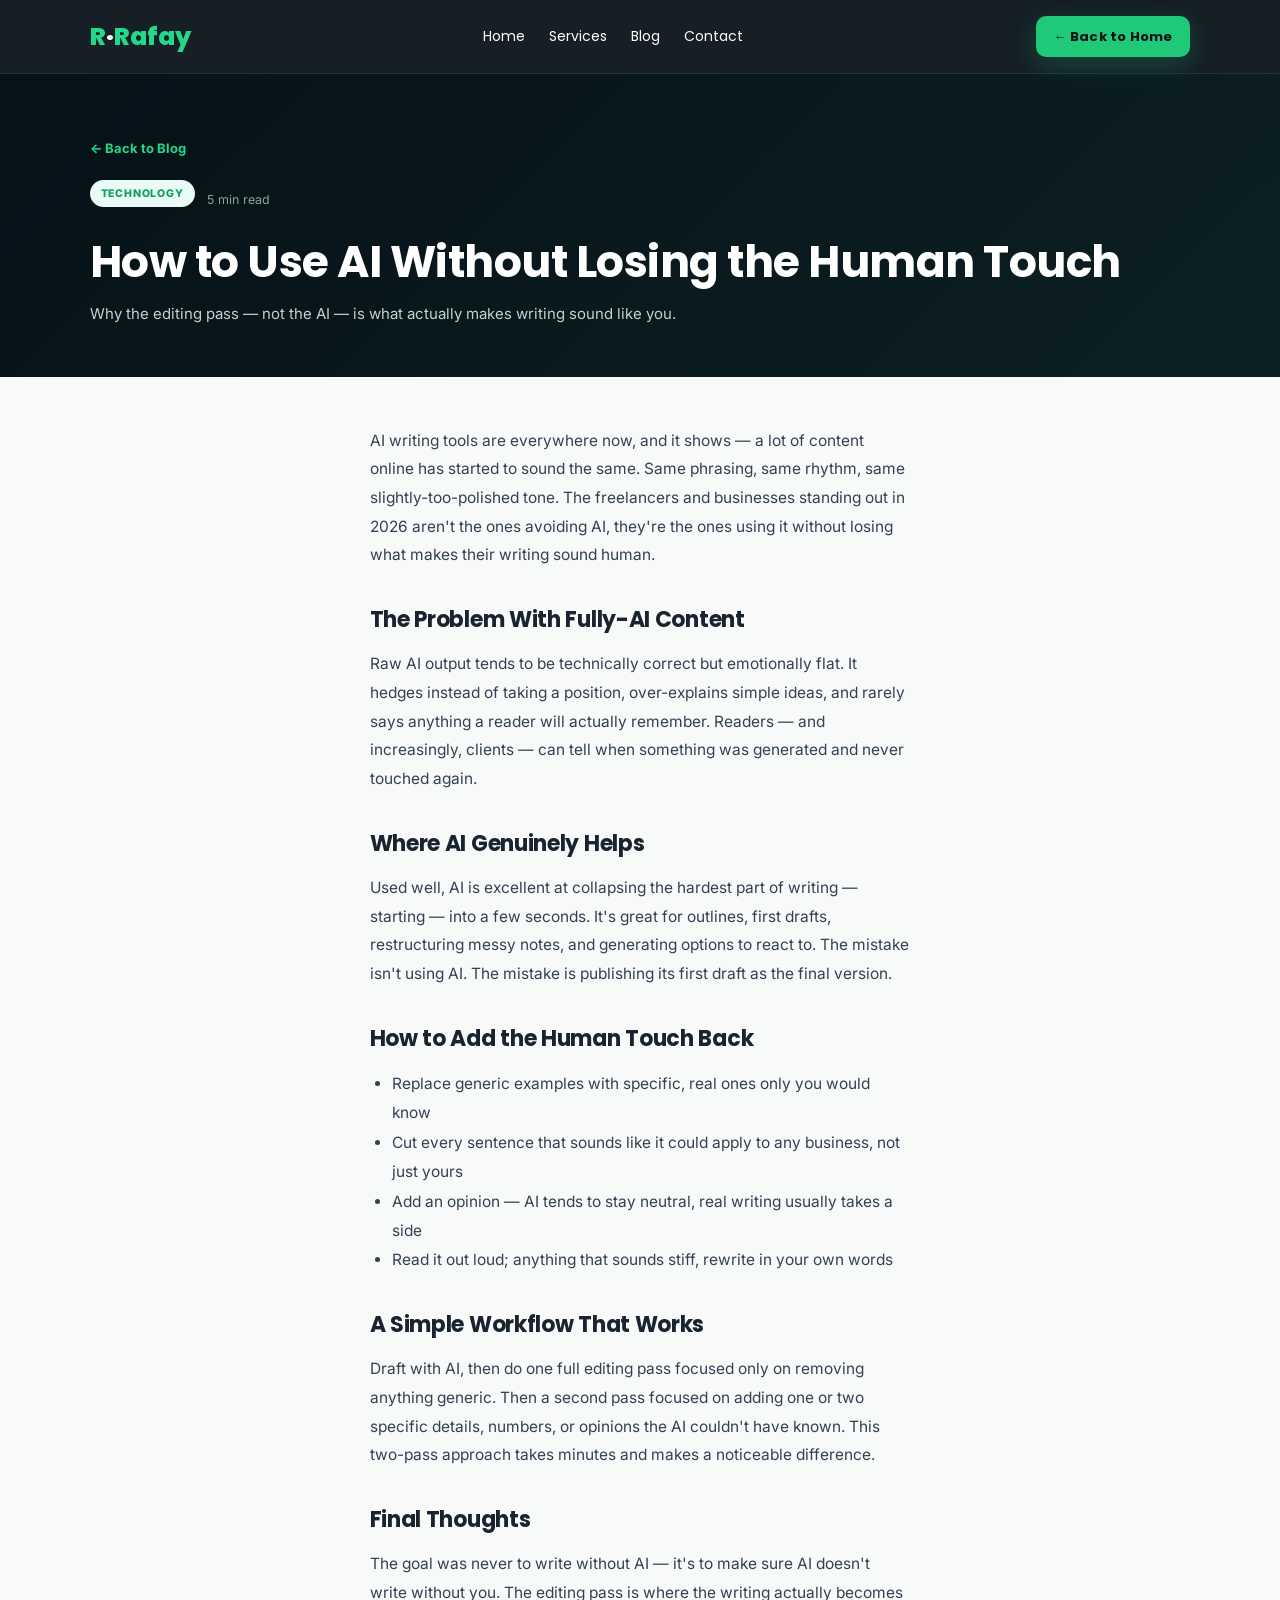
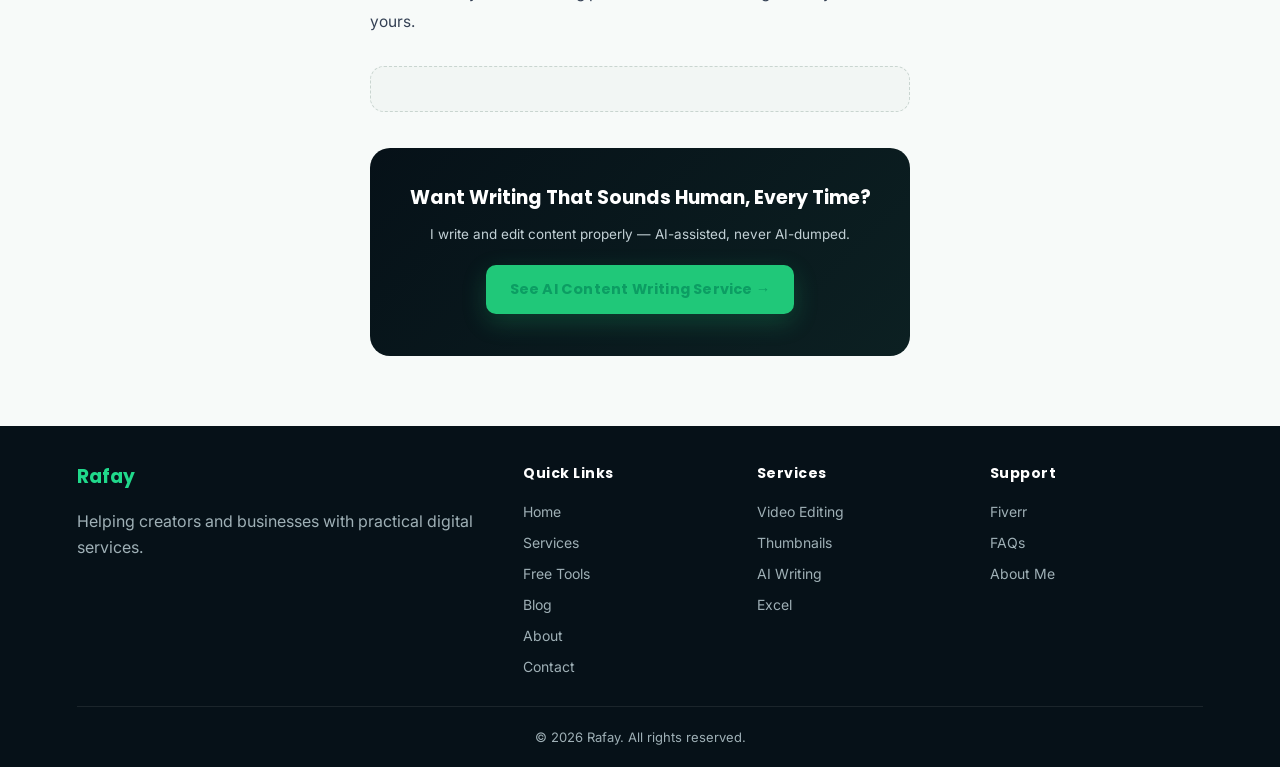
==== commit 111b73dd: "Create blog post on AI and human writing balance This HTML file presents an article discussing how t" ====
--- a/blog-ai-human-touch.html
+++ b/blog-ai-human-touch.html
@@ -29,6 +29,7 @@
   "mainEntityOfPage": {"@type": "WebPage", "@id": "https://rafay-website.therafay804.workers.dev/blog-ai-human-touch.html"}
 }
 </script>
+<script async src="https://pagead2.googlesyndication.com/pagead/js/adsbygoogle.js?client=YOUR_ADSENSE_PUBLISHER_ID" crossorigin="anonymous"></script>
 </head>
 <body>
 <nav>
@@ -73,7 +74,17 @@
   <p>The goal was never to write without AI — it's to make sure AI doesn't write without you. The editing pass is where the writing actually becomes yours.</p>
 
 
-  <div class="ad-placeholder">AD PLACEHOLDER — Insert AdSense code here</div>
+  <!-- AD-SLOT-START -->
+  <div class="ad-placeholder">
+    <ins class="adsbygoogle"
+         style="display:block"
+         data-ad-client="YOUR_ADSENSE_PUBLISHER_ID"
+         data-ad-slot="YOUR_AD_SLOT_ID"
+         data-ad-format="auto"
+         data-full-width-responsive="true"></ins>
+    <script>(adsbygoogle = window.adsbygoogle || []).push({});</script>
+  </div>
+  <!-- AD-SLOT-END -->
 
   <div class="article-cta">
     <h3>Want Writing That Sounds Human, Every Time?</h3>
@@ -89,6 +100,9 @@
   <div><h4>Support</h4><a href="index.html#contact">Fiverr</a><a href="index.html#services">FAQs</a><a href="index.html#about">About Me</a></div>
   <div class="copy">© 2026 Rafay. All rights reserved.</div>
 </footer>
+<!-- Cloudflare Web Analytics -->
+<script type='module' src='https://static.cloudflareinsights.com/beacon.min.js' data-cf-beacon='{"token": "8ec72f3ea9fe4c51bfb1e50294da7614"}'></script>
+<!-- End Cloudflare Web Analytics -->
 </body>
 </html>
 
--- a/style.css
+++ b/style.css
@@ -8,10 +8,13 @@
 .logo{font-size:25px;font-weight:800;color:#24d88b}.logo span{color:white}
 .navlinks{display:flex;gap:24px;font-size:14px}
 .navlinks a:hover{color:#24d88b}
-.btn{display:inline-block;background:#20c879;color:#071118;padding:13px 24px;border-radius:10px;font-weight:700;font-size:14.5px;letter-spacing:.2px;border:0;cursor:pointer;box-shadow:0 8px 20px #20c87933;transition:.25s}
-.btn:hover{transform:translateY(-2px);filter:brightness(1.05);box-shadow:0 12px 26px #20c87944}
+.btn{display:inline-block;position:relative;overflow:hidden;background:#20c879;color:#071118;padding:13px 24px;border-radius:10px;font-weight:700;font-size:14.5px;letter-spacing:.2px;border:0;cursor:pointer;box-shadow:0 8px 24px #20c8793d,0 2px 6px #0002;transition:.3s cubic-bezier(.2,.8,.2,1)}
+.btn:hover{transform:translateY(-3px);filter:brightness(1.06);box-shadow:0 16px 32px #20c8794d,0 4px 10px #0002}
+.btn:active{transform:translateY(-1px)}
+.btn::after{content:"";position:absolute;top:0;left:-75%;width:50%;height:100%;background:linear-gradient(120deg,transparent,#ffffff55,transparent);transform:skewX(-20deg);transition:.6s}
+.btn:hover::after{left:125%}
 .hero{background:linear-gradient(135deg,#061118,#0c2022);color:white;padding:90px 7%;display:grid;grid-template-columns:1.1fr .9fr;gap:50px;align-items:center}
-.badge{display:inline-block;border:1px solid #20c879;color:#20c879;border-radius:30px;padding:7px 16px;font-size:12.5px;font-weight:600;letter-spacing:1.5px;margin-bottom:22px}
+.badge{display:inline-block;border:1px solid #20c879;color:#20c879;border-radius:30px;padding:7px 16px;font-size:12.5px;font-weight:600;letter-spacing:1.5px;margin-bottom:22px;box-shadow:0 0 20px #20c8792a;background:#20c8790a}
 .hero-logo{width:58px;height:58px;border-radius:16px;margin-bottom:20px;box-shadow:0 10px 26px #0008;display:block}
 h1{font-size:clamp(32px,5vw,52px);line-height:1.1;margin-bottom:14px;letter-spacing:-.8px}
 .green{color:#20d98b}
@@ -30,8 +33,8 @@
 .section-title small{color:#12a96b;font-weight:700;letter-spacing:1.8px;font-size:10.5px}
 .section-title h2{font-size:19px;margin-top:5px;font-weight:700;letter-spacing:-.2px}
 .grid{display:grid;grid-template-columns:repeat(5,1fr);gap:10px}
-.card{background:white;border:1px solid #e3ebe7;border-radius:12px;padding:12px 11px;box-shadow:0 4px 16px #0a2b2008;transition:.25s}
-.card:hover{transform:translateY(-6px);box-shadow:0 18px 40px #0a2b2018;border-color:#c9ede0}
+.card{background:white;border:1px solid #e3ebe7;border-radius:12px;padding:12px 11px;box-shadow:0 4px 16px #0a2b2008;transition:.35s cubic-bezier(.2,.8,.2,1)}
+.card:hover{transform:translateY(-5px);box-shadow:0 20px 44px #0a2b2016,0 4px 12px #0a2b2010;border-color:#c9ede0}
 .icon{font-size:14px;margin-bottom:7px;width:30px;height:30px;display:flex;align-items:center;justify-content:center;background:#eafaf4;border-radius:9px}
 .card h3{font-size:12.5px;margin-bottom:3px;font-weight:700;letter-spacing:-.1px}
 .card p{font-size:10.5px;color:#5b6b76;margin-bottom:8px;line-height:1.45}
@@ -82,9 +85,11 @@
 .card .mini{margin-bottom:10px}
 .details-btn{display:inline-block;background:transparent;border:1.5px solid #20c879;color:#0c9d63;font-weight:800;font-size:9.5px;padding:5px 10px;border-radius:6px;cursor:pointer;margin-top:auto;width:100%}
 .details-btn:hover{background:#20c879;color:#071118}
-.modal-overlay{display:none;position:fixed;inset:0;background:rgba(6,17,24,.75);z-index:200;align-items:center;justify-content:center;padding:20px}
-.modal-overlay.active{display:flex}
-.modal-box{background:white;border-radius:20px;max-width:480px;width:100%;max-height:85vh;overflow-y:auto;padding:32px;position:relative;box-shadow:0 30px 80px #0006}
+.modal-overlay{display:none;position:fixed;inset:0;background:rgba(6,17,24,.7);backdrop-filter:blur(6px);z-index:200;align-items:center;justify-content:center;padding:20px}
+.modal-overlay.active{display:flex;animation:fadeIn .25s ease}
+@keyframes fadeIn{from{opacity:0}to{opacity:1}}
+.modal-box{background:white;border-radius:22px;max-width:480px;width:100%;max-height:85vh;overflow-y:auto;padding:32px;position:relative;box-shadow:0 40px 90px #0007,0 8px 24px #0003;animation:modalPop .3s cubic-bezier(.2,.8,.2,1)}
+@keyframes modalPop{from{opacity:0;transform:translateY(16px) scale(.97)}to{opacity:1;transform:translateY(0) scale(1)}}
 .modal-close{position:absolute;top:16px;right:16px;background:#f1f5f3;border:0;width:34px;height:34px;border-radius:50%;font-size:18px;cursor:pointer;font-weight:800;line-height:1}
 .modal-icon{font-size:40px;margin-bottom:12px}
 .modal-box h3{font-size:23px;margin-bottom:6px}
@@ -132,7 +137,8 @@
 
 .login-form{display:flex;flex-direction:column;margin-top:6px}
 .login-form label{font-size:12.5px;font-weight:700;color:#344054;margin:10px 0 5px}
-.login-form input{border:1px solid #dde5e1;border-radius:9px;padding:12px 13px;font-size:14px;outline:0;font-family:'Inter',sans-serif;background:#fafcfb}
+.login-form input{border:1px solid #dde5e1;border-radius:10px;padding:13px 14px;font-size:15px;outline:0;font-family:'Inter',sans-serif;background:#fafcfb;transition:.2s;min-height:46px}
+.login-form input:hover{border-color:#c9ede0}
 .login-form input:focus{border-color:#20c879;background:white}
 .login-note{font-size:13px;font-weight:700;margin-top:12px;text-align:center;display:none}
 .login-note.show{display:block}
@@ -278,3 +284,7 @@
 .faq-item h3{font-size:13.5px;font-weight:700;margin-bottom:5px;color:#1a2430}
 .faq-item p{font-size:12px;color:#5b6b76;line-height:1.55}
 .faq-item p a{color:#0c9d63;font-weight:700}
+
+/* ===== Back to Top (comfort/ease-of-use) ===== */
+.back-to-top{position:fixed;right:22px;bottom:94px;width:44px;height:44px;border-radius:50%;border:1px solid #e3ebe7;background:white;color:#0c9d63;font-size:18px;font-weight:900;box-shadow:0 8px 22px #0002;z-index:100;cursor:pointer;opacity:0;pointer-events:none;transform:translateY(10px);transition:.3s}
+.back-to-top.show{opacity:1;pointer-events:auto;transform:translateY(0)}
